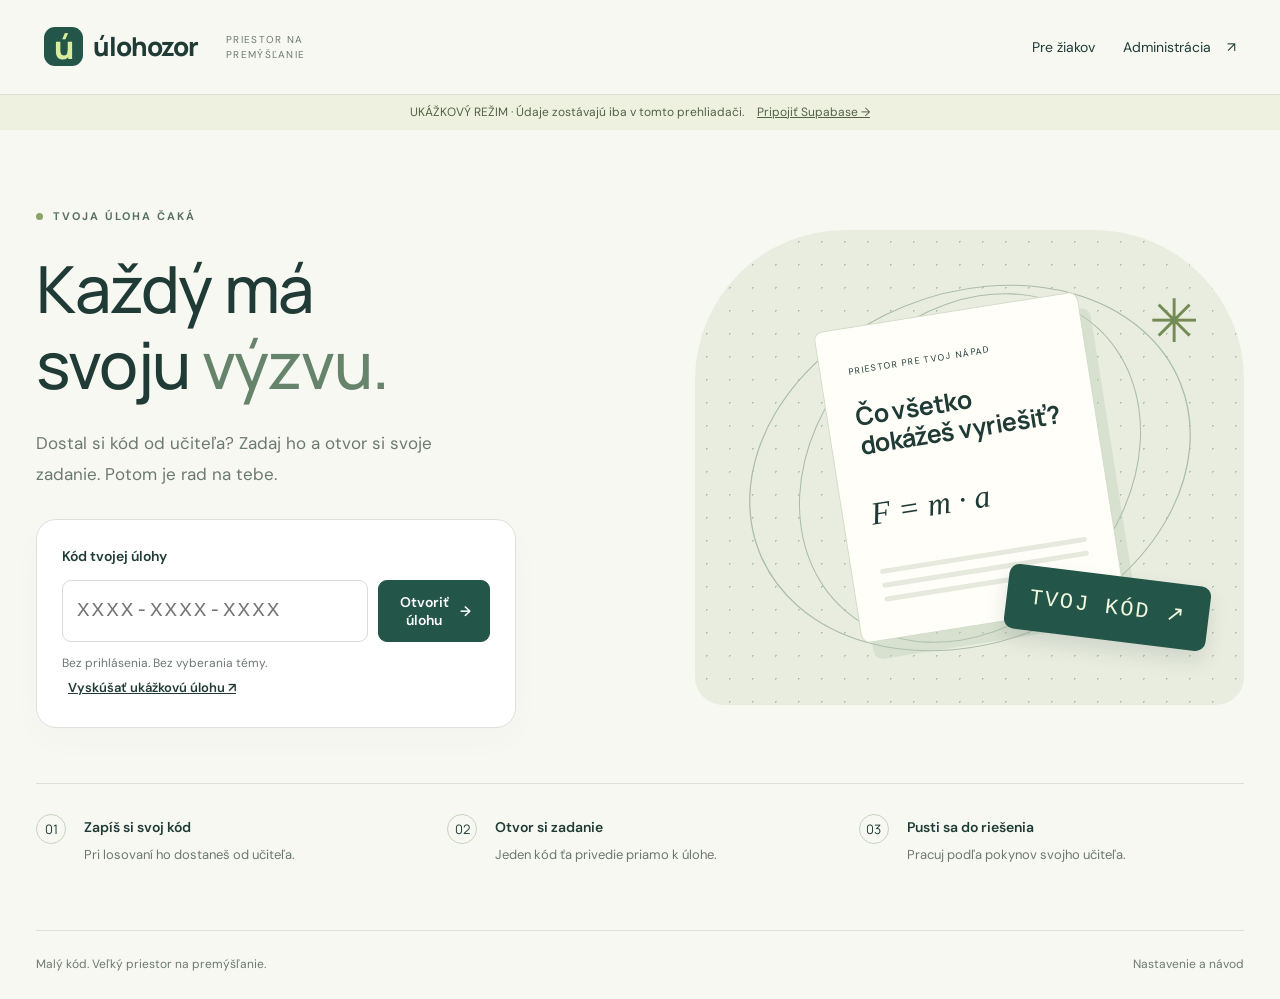
==== index.html @ 37500ce8 "Add files via upload" ====
<!doctype html><html lang="sk"><head><meta charset="utf-8"><meta name="viewport" content="width=device-width,initial-scale=1"><meta name="theme-color" content="#214f45"><title>Úlohozor · Každý má svoju úlohu</title><link rel="stylesheet" href="style.css"><script src="config.js"></script><script defer src="app.js"></script></head><body><header><a class="brand" href="#student"><span class="logo">ú</span>úlohozor<span class="brand-small">PRIESTOR NA PREMÝŠĽANIE</span></a><nav aria-label="Hlavná navigácia"><a href="#student">Pre žiakov</a><a href="#admin">Administrácia <span>↗</span></a></nav></header><div id="mode"></div><main id="app"></main><footer><span>Malý kód. Veľký priestor na premýšľanie.</span><a href="#setup">Nastavenie a návod</a></footer><div id="toast" role="status" aria-live="polite"></div><dialog id="drawDialog"><div class="eyebrow">CHVÍĽKA NAPÄTIA</div><h2>Komu pripadne ktorá úloha?</h2><div class="wheel-wrap"><div class="pointer">▼</div><div id="wheel"><span>✦</span></div></div><p id="drawStatus">Losujeme…</p><button id="closeDraw" class="primary" hidden>Ukázať priradenia</button></dialog></body></html>
---- style.css ----
@import url('https://fonts.googleapis.com/css2?family=DM+Sans:wght@400;500;600;700&family=Manrope:wght@400;500;600;700;800&display=swap');
:root{--ink:#203b35;--green:#235649;--muted:#6c7972;--line:#dce2d9;--paper:#f7f8f2;--lime:#d8ed9d;--white:#fff;--error:#a63829}*{box-sizing:border-box}body{margin:0;background:var(--paper);color:var(--ink);font-family:'DM Sans',sans-serif;font-size:16px;line-height:1.6}a{color:inherit}header{max-width:1320px;margin:auto;padding:26px 44px;display:flex;align-items:center;justify-content:space-between;border-bottom:1px solid var(--line)}.brand{text-decoration:none;font-family:Manrope,sans-serif;font-size:26px;font-weight:800;display:flex;align-items:center;gap:10px;letter-spacing:-1px}.logo{background:var(--green);color:var(--lime);width:39px;height:39px;border-radius:11px;display:grid;place-items:center;font-size:32px;line-height:1}.brand-small{font:10px 'DM Sans',sans-serif;letter-spacing:1.3px;margin-left:18px;max-width:110px;line-height:1.5;color:var(--muted)}nav{display:flex;gap:28px;font-size:14px}nav a{text-decoration:none}nav a:hover{color:#357662}nav span{margin-left:12px}main{max-width:1232px;margin:0 auto;padding:42px 0 60px;min-height:75vh}footer{border-top:1px solid var(--line);max-width:1232px;margin:auto;padding:24px 0;display:flex;justify-content:space-between;color:var(--muted);font-size:12px}footer a{text-decoration:none}.modebar{background:#eef1df;text-align:center;font-size:12px;padding:8px 18px;color:#526147}.modebar a{margin-left:10px}.hero{display:grid;grid-template-columns:1.12fr 1fr;gap:70px;align-items:center;padding:36px 0 55px}.eyebrow{font-size:11px;font-weight:700;letter-spacing:2px;color:#597262;text-transform:uppercase;display:flex;align-items:center;gap:10px}.eyebrow:before{content:'';width:7px;height:7px;border-radius:50%;background:#8aa468}h1,h2,h3{font-family:Manrope,sans-serif;line-height:1.16;letter-spacing:-1.4px}h1{font-size:65px;font-weight:500;margin:26px 0}h1 em{font-style:normal;color:#66836b}h2{font-size:28px;font-weight:600;margin:10px 0 20px}h3{font-size:20px;letter-spacing:-.4px;margin:0 0 12px}p{margin:0 0 18px}.muted{color:var(--muted)}.lede{max-width:410px;font-size:17px;color:var(--muted);line-height:1.8}.card{background:white;border:1px solid var(--line);border-radius:20px;padding:28px}.entry-card{margin-top:30px;max-width:480px;padding:25px;box-shadow:0 12px 30px #254c3b06}.entry-card label{font-weight:600;font-size:14px}.code-entry{display:flex;gap:10px;margin:12px 0}.code-entry input{font-family:monospace;font-size:21px;letter-spacing:2px;min-width:0;text-transform:uppercase}.small{font-size:12px}.primary,button{font:600 14px 'DM Sans',sans-serif;border:1px solid var(--line);background:white;color:var(--ink);padding:12px 18px;border-radius:9px;cursor:pointer;text-decoration:none;display:inline-flex;justify-content:center;align-items:center;gap:8px}button:hover,.primary:hover{filter:brightness(.96)}button:disabled{opacity:.5;cursor:wait}.primary{background:var(--green);color:white;border-color:var(--green)}button.soft{background:var(--lime);border-color:var(--lime)}.textbtn{border:0;background:none;padding:6px;font-size:13px;text-decoration:underline}input,textarea,select{display:block;width:100%;border:1px solid #d6ddd4;border-radius:9px;padding:12px 14px;background:#fff;font:inherit;color:var(--ink)}input:focus,textarea:focus,select:focus{outline:2px solid #83a891;outline-offset:2px}label{display:block;font-size:13px;font-weight:600;margin-bottom:8px}textarea{resize:vertical;min-height:120px}form .field{margin-bottom:18px}.art{height:475px;position:relative;border-radius:150px 150px 28px 28px;background:#e9eddf;overflow:hidden;display:flex;align-items:center;justify-content:center;background-image:radial-gradient(#b8c5b4 1px,transparent 1px);background-size:23px 23px}.orbit{position:absolute;border:1px solid #aabda7;border-radius:50%;width:350px;height:350px;transform:rotate(-22deg) scaleX(1.3)}.orbit.two{transform:rotate(42deg) scaleX(1.1);width:280px;height:380px}.task-paper{background:#fffef9;width:267px;padding:28px;border:1px solid #d3ddca;border-radius:9px;box-shadow:10px 18px 0 #bbcbb560;transform:rotate(-9deg);position:relative}.task-paper .mini{font-size:9px;letter-spacing:1.4px}.task-paper h3{font-size:25px;margin-top:20px}.formula{margin:30px 0;font-family:Georgia,serif;font-style:italic;font-size:32px}.paper-lines i{display:block;height:5px;background:#e6e9de;margin:9px 0;border-radius:5px}.paper-lines i:last-child{width:65%}.tag-float{position:absolute;background:var(--green);color:#eff7dd;bottom:65px;right:35px;transform:rotate(7deg);padding:15px 23px;border-radius:10px;box-shadow:0 10px 20px #203b3520;font-family:monospace;font-size:22px;letter-spacing:2px}.spark{position:absolute;top:44px;right:45px;font-size:60px;color:#748b56}.badge{display:inline-block;font-size:11px;background:#edf3e5;border-radius:30px;padding:5px 11px;color:#547046;letter-spacing:.3px}.steps{display:grid;grid-template-columns:repeat(3,1fr);gap:26px;border-top:1px solid var(--line);padding-top:30px}.step{display:flex;gap:18px}.step-num{font-family:Manrope;font-size:13px;border:1px solid #c7d2be;border-radius:50%;width:30px;height:30px;flex-shrink:0;display:grid;place-items:center}.step strong{font-size:14px;font-weight:600}.step p{font-size:13px;color:var(--muted);margin:5px 0}.pagehead{display:flex;align-items:center;justify-content:space-between;margin-bottom:28px;gap:20px}.pagehead h1{font-size:37px;margin:10px 0}.row{display:flex;gap:12px;align-items:center;flex-wrap:wrap}.tabs{display:flex;gap:6px;margin:25px 0;border-bottom:1px solid var(--line);padding-bottom:14px;flex-wrap:wrap}.tabs a{padding:9px 16px;border-radius:8px;text-decoration:none;font-size:14px}.tabs a.active{background:var(--green);color:white}.grid{display:grid;grid-template-columns:repeat(3,1fr);gap:20px}.topic{display:flex;flex-direction:column;min-height:230px}.topic p{font-size:13px;flex:1}.topic .row{justify-content:space-between;margin-top:18px}.topic h3{margin-top:20px}.two-col{display:grid;grid-template-columns:1fr 1fr;gap:24px}.stack>*+*{margin-top:18px}.notice{padding:15px 18px;border-radius:10px;background:#ecf0e4;font-size:13px;margin-bottom:20px}.error{color:var(--error);font-size:14px;white-space:pre-wrap}.taskbody{white-space:pre-wrap;font-size:18px;line-height:1.9}.taskbody img{max-width:100%}table{width:100%;border-collapse:collapse;font-size:14px}td,th{text-align:left;padding:13px 10px;border-bottom:1px solid var(--line)}th{font-size:11px;color:var(--muted);text-transform:uppercase;letter-spacing:1px}code{font-size:14px;white-space:nowrap;background:#eef2e6;padding:5px 8px;border-radius:5px}.overflow{overflow-x:auto}.empty{text-align:center;padding:40px;color:var(--muted)}.narrow{max-width:520px;margin:35px auto}.task-view{max-width:800px;margin:auto}.task-view h1{font-size:38px}.divider{border:0;border-top:1px solid var(--line);margin:24px 0}details{margin:15px 0}summary{cursor:pointer;font-weight:600}pre{white-space:pre-wrap;background:#f1f3ed;padding:20px;border-radius:10px;font-size:12px;overflow-wrap:anywhere}#toast{position:fixed;bottom:24px;left:50%;transform:translateX(-50%);background:#203b35;color:white;padding:12px 22px;border-radius:10px;display:none;z-index:10;font-size:14px}dialog{border:0;border-radius:24px;padding:35px;text-align:center;max-width:500px;width:90%;color:var(--ink)}dialog::backdrop{background:#163b2bb5;backdrop-filter:blur(4px)}dialog .eyebrow{justify-content:center}.wheel-wrap{position:relative;width:250px;margin:25px auto}.pointer{position:absolute;left:112px;top:-19px;z-index:2;font-size:28px;color:var(--green)}#wheel{height:250px;width:250px;border-radius:50%;border:8px solid #fff;box-shadow:0 0 0 1px #d7e0d0;background:conic-gradient(#235649 0 45deg,#d8ed9d 45deg 90deg,#a5bea0 90deg 135deg,#f1e9c7 135deg 180deg,#235649 180deg 225deg,#d8ed9d 225deg 270deg,#a5bea0 270deg 315deg,#f1e9c7 315deg);display:grid;place-items:center;transition:transform 1.6s cubic-bezier(.12,.7,.15,1)}#wheel span{display:grid;place-items:center;background:white;width:64px;height:64px;border-radius:50%;font-size:35px}.hint{font-size:13px;color:var(--muted);margin-top:8px}.editor-item{padding:20px;background:#f8f9f4;border:1px solid var(--line);border-radius:12px;margin:16px 0}.editor-item label{margin-top:12px}[hidden]{display:none!important}@media(max-width:1300px){main,footer{margin-left:36px;margin-right:36px}.hero{gap:45px}}@media(max-width:800px){header{padding:20px}.brand-small{display:none}nav{gap:16px;font-size:12px}main{margin:0;padding:25px 20px 45px}.hero{grid-template-columns:1fr;padding-top:12px;gap:30px}.art{display:none}h1{font-size:49px}.entry-card{max-width:none}.steps{grid-template-columns:1fr}.two-col,.grid{grid-template-columns:1fr}.pagehead{align-items:flex-start;flex-direction:column}.pagehead h1{font-size:32px}footer{margin:0 20px;gap:15px;flex-wrap:wrap}.code-entry{flex-wrap:wrap}.code-entry .primary{width:100%}.card{padding:21px}.task-view h1{font-size:30px}}@media(prefers-reduced-motion:reduce){#wheel{transition:none}}@media print{header,footer,#mode,.noprint,.tabs,button{display:none!important}body{background:white}main{margin:0;padding:0}.card{border:0;padding:0;box-shadow:none}.task-view{max-width:none}}
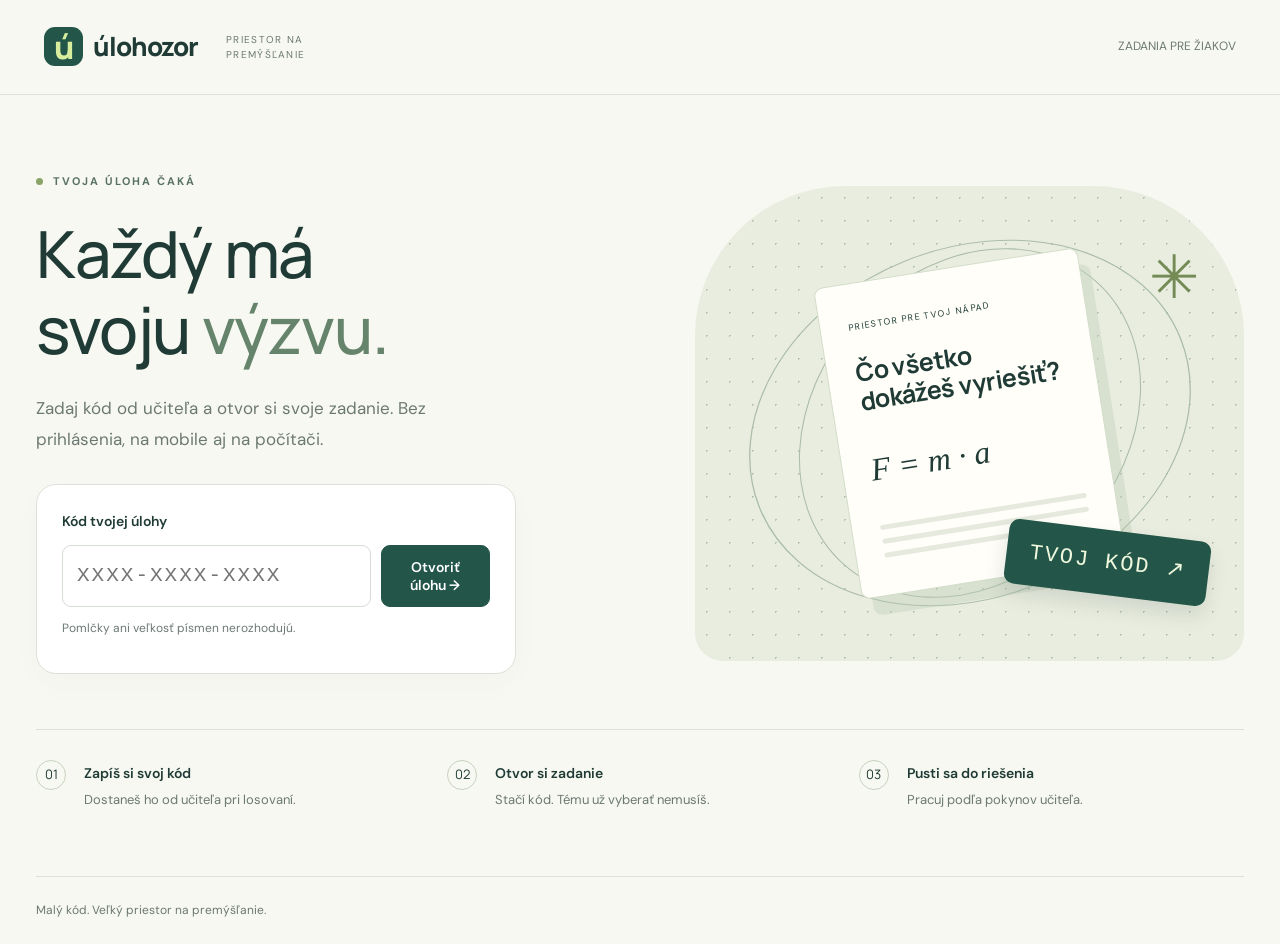
==== commit a904f26c: "Add files via upload" ====
--- a/index.html
+++ b/index.html
@@ -1 +1 @@
-<!doctype html><html lang="sk"><head><meta charset="utf-8"><meta name="viewport" content="width=device-width,initial-scale=1"><meta name="theme-color" content="#214f45"><title>Úlohozor · Každý má svoju úlohu</title><link rel="stylesheet" href="style.css"><script src="config.js"></script><script defer src="app.js"></script></head><body><header><a class="brand" href="#student"><span class="logo">ú</span>úlohozor<span class="brand-small">PRIESTOR NA PREMÝŠĽANIE</span></a><nav aria-label="Hlavná navigácia"><a href="#student">Pre žiakov</a><a href="#admin">Administrácia <span>↗</span></a></nav></header><div id="mode"></div><main id="app"></main><footer><span>Malý kód. Veľký priestor na premýšľanie.</span><a href="#setup">Nastavenie a návod</a></footer><div id="toast" role="status" aria-live="polite"></div><dialog id="drawDialog"><div class="eyebrow">CHVÍĽKA NAPÄTIA</div><h2>Komu pripadne ktorá úloha?</h2><div class="wheel-wrap"><div class="pointer">▼</div><div id="wheel"><span>✦</span></div></div><p id="drawStatus">Losujeme…</p><button id="closeDraw" class="primary" hidden>Ukázať priradenia</button></dialog></body></html>
+<!doctype html><html lang="sk"><head><meta charset="utf-8"><meta name="viewport" content="width=device-width,initial-scale=1"><meta name="theme-color" content="#214f45"><link rel="stylesheet" href="style.css?v=2"><script defer src="config.js?v=2"></script><title>Úlohozor · Tvoja úloha</title><script defer src="student.js?v=2"></script></head><body><header><a class="brand" href="index.html"><span class="logo">ú</span>úlohozor<span class="brand-small">PRIESTOR NA PREMÝŠĽANIE</span></a><span class="muted small">ZADANIA PRE ŽIAKOV</span></header><main id="app"><section class="hero"><div><div class="eyebrow">TVOJA ÚLOHA ČAKÁ</div><h1>Každý má<br>svoju <em>výzvu.</em></h1><p class="lede">Zadaj kód od učiteľa a otvor si svoje zadanie. Bez prihlásenia, na mobile aj na počítači.</p><form id="lookup" class="card entry-card"><label for="code">Kód tvojej úlohy</label><div class="code-entry"><input id="code" placeholder="XXXX-XXXX-XXXX" maxlength="20" autocomplete="off" autocapitalize="characters" spellcheck="false" required aria-describedby="codehint"><button class="primary" id="openTask" type="submit">Otvoriť úlohu →</button></div><div id="codehint" class="small muted">Pomlčky ani veľkosť písmen nerozhodujú.</div><div id="lookupError" class="error" role="alert" style="margin-top:10px"></div></form></div><div class="art" aria-hidden="true"><div class="orbit"></div><div class="orbit two"></div><div class="spark">✳</div><div class="task-paper"><span class="mini">PRIESTOR PRE TVOJ NÁPAD</span><h3>Čo všetko<br>dokážeš vyriešiť?</h3><div class="formula">F = m · a</div><div class="paper-lines"><i></i><i></i><i></i></div></div><div class="tag-float">TVOJ KÓD ↗</div></div></section><section class="steps"><div class="step"><span class="step-num">01</span><div><strong>Zapíš si svoj kód</strong><p>Dostaneš ho od učiteľa pri losovaní.</p></div></div><div class="step"><span class="step-num">02</span><div><strong>Otvor si zadanie</strong><p>Stačí kód. Tému už vyberať nemusíš.</p></div></div><div class="step"><span class="step-num">03</span><div><strong>Pusti sa do riešenia</strong><p>Pracuj podľa pokynov učiteľa.</p></div></div></section></main><footer><span>Malý kód. Veľký priestor na premýšľanie.</span></footer><noscript>Na otvorenie úlohy povoľ JavaScript v prehliadači.</noscript></body></html>
